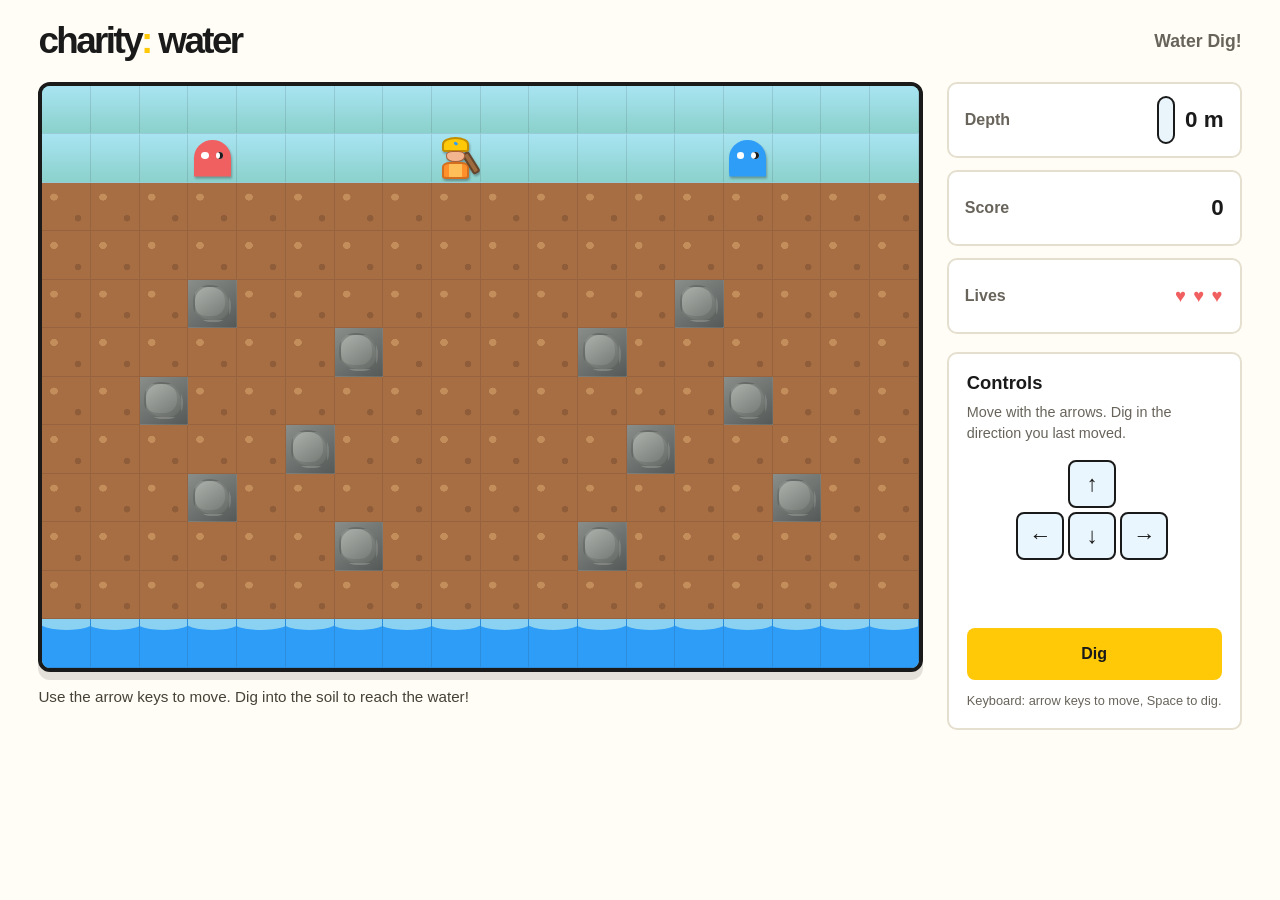
==== game.html @ 523f23e6 "Gameplay is added" ====
<!DOCTYPE html>
<html lang="en">
<head>
    <meta charset="UTF-8">
    <meta name="viewport" content="width=device-width, initial-scale=1.0">
    <meta name="theme-color" content="#fffdf5">
    <title>Water Dig! - charity: water</title>
    <link rel="stylesheet" href="styles.css">
    <link rel="stylesheet" href="game.css">
</head>
<body class="game-page">
    <header class="site-header game-header">
        <a class="wordmark" href="index.html">charity<span>:</span> water</a>
        <span class="game-title">Water Dig!</span>
    </header>

    <main class="game-layout">
        <section class="play-area" aria-labelledby="game-heading">
            <h1 id="game-heading" class="visually-hidden">Dig for water</h1>
            <div class="game-stage">
                <div id="game-board" class="game-board" role="grid" aria-label="Underground digging game board"></div>
                <div id="game-overlay" class="game-overlay" hidden>
                    <h2 id="end-title"></h2>
                    <p id="end-message"></p>
                    <a class="overlay-button" href="game.html">Play again</a>
                    <a class="overlay-link" href="index.html">Back to home</a>
                </div>
            </div>
            <p id="game-message" class="game-message" role="status" aria-live="polite">
                Use the arrow keys to move. Dig into the soil to reach the water!
            </p>
        </section>

        <aside class="game-sidebar" aria-label="Game status and controls">
            <section class="stats-panel" aria-label="Game stats">
                <div class="stat-card">
                    <span class="stat-label">Depth</span>
                    <div class="depth-reading">
                        <div class="depth-gauge" role="meter" aria-label="Depth" aria-valuemin="0" aria-valuemax="50" aria-valuenow="0">
                            <div id="depth-fill" class="depth-fill"></div>
                        </div>
                        <span id="depth-value" class="stat-value">0 m</span>
                    </div>
                </div>
                <div class="stat-card">
                    <span class="stat-label">Score</span>
                    <span id="score-value" class="stat-value">0</span>
                </div>
                <div class="stat-card">
                    <span class="stat-label">Lives</span>
                    <span id="lives-value" class="stat-value lives-value">♥ ♥ ♥</span>
                </div>
            </section>

            <section class="controls-panel" aria-labelledby="controls-heading">
                <h2 id="controls-heading">Controls</h2>
                <p>Move with the arrows. Dig in the direction you last moved.</p>
                <div class="direction-pad" aria-label="Movement controls">
                    <button class="control-button up-control" type="button" data-direction="up" aria-label="Move up">&uarr;</button>
                    <button class="control-button left-control" type="button" data-direction="left" aria-label="Move left">&larr;</button>
                    <button class="control-button down-control" type="button" data-direction="down" aria-label="Move down">&darr;</button>
                    <button class="control-button right-control" type="button" data-direction="right" aria-label="Move right">&rarr;</button>
                </div>
                <button id="dig-button" class="dig-button" type="button">Dig</button>
                <p class="keyboard-hint">Keyboard: arrow keys to move, Space to dig.</p>
            </section>
        </aside>
    </main>

    <script src="game.js"></script>
</body>
</html>
---- styles.css ----
:root {
    color-scheme: light;
    font-family: Arial, Helvetica, sans-serif;
    color: #1a1a1a;
    background: #fffdf5;
    font-synthesis: none;
}

* {
    box-sizing: border-box;
}

body {
    min-height: 100vh;
    margin: 0;
    padding: 0 5%;
}

.site-header {
    padding: 30px 0;
}

.wordmark {
    margin: 0;
    font-size: clamp(1.7rem, 3vw, 2.3rem);
    font-weight: 800;
    letter-spacing: -0.07em;
}

.wordmark span {
    color: #ffc907;
}

.home-screen {
    display: grid;
    grid-template-columns: minmax(0, 1.8fr) minmax(260px, 0.72fr);
    align-items: center;
    gap: clamp(24px, 4vw, 64px);
    max-width: 1400px;
    min-height: calc(100vh - 110px);
    margin: 0 auto;
    padding: 0 0 56px;
}

.image-space {
    min-height: 380px;
}

.title-image {
    display: block;
    width: 100%;
    height: auto;
    object-fit: contain;
}

.menu {
    display: flex;
    flex-direction: column;
    gap: 14px;
}

.menu-button {
    display: flex;
    min-height: 58px;
    align-items: center;
    justify-content: center;
    gap: 14px;
    border: 0;
    border-radius: 8px;
    color: #1a1a1a;
    font: inherit;
    font-size: 1.05rem;
    font-weight: 700;
    text-decoration: none;
}

.start-button {
    justify-content: space-between;
    padding: 0 22px;
    background: #ffc907;
    cursor: pointer;
}

.start-button:hover {
    background: #f2bd00;
}

.arrow {
    font-size: 1.6rem;
    line-height: 1;
}

.leaderboard-button {
    position: relative;
    padding: 0 18px;
    background: #f1eee4;
    color: #68645b;
    cursor: not-allowed;
}

.coming-soon {
    font-size: 0.75rem;
    font-weight: 600;
}

.secondary-actions {
    display: grid;
    grid-template-columns: 1fr 1fr;
    gap: 14px;
    margin-top: 8px;
}

.secondary-button {
    padding: 0 12px;
    background: #2e9df7;
    color: #fff;
    cursor: pointer;
}

.secondary-button:hover {
    background: #1689e5;
}

.menu-button:focus-visible {
    outline: 3px solid #1a1a1a;
    outline-offset: 3px;
}

@media (max-width: 700px) {
    body {
        padding: 0 6%;
    }

    .site-header {
        padding: 24px 0 12px;
    }

    .home-screen {
        grid-template-columns: 1fr;
        gap: 18px;
        min-height: auto;
        padding: 0 0 40px;
    }

    .image-space {
        min-height: min(48vh, 420px);
    }
}
---- game.css ----
.game-page {
    padding: 0 3%;
}

.game-header {
    display: flex;
    max-width: 1600px;
    align-items: center;
    justify-content: space-between;
    margin: 0 auto;
    padding: 20px 0;
}

.game-header .wordmark {
    color: inherit;
    text-decoration: none;
}

.game-title {
    color: #68645b;
    font-size: 1.1rem;
    font-weight: 700;
}

.visually-hidden {
    position: absolute;
    width: 1px;
    height: 1px;
    overflow: hidden;
    clip: rect(0, 0, 0, 0);
    white-space: nowrap;
    clip-path: inset(50%);
}

.game-layout {
    display: grid;
    grid-template-columns: minmax(0, 3fr) minmax(250px, 1fr);
    align-items: start;
    gap: 24px;
    max-width: 1600px;
    margin: 0 auto;
    padding-bottom: 32px;
}

.play-area {
    min-width: 0;
}

.game-stage {
    position: relative;
    overflow: hidden;
    width: 100%;
    aspect-ratio: 3 / 2;
    border: 4px solid #1a1a1a;
    border-radius: 12px;
    background: #8bd1cb;
    box-shadow: 0 8px 0 rgb(26 26 26 / 12%);
}

.game-board {
    display: grid;
    width: 100%;
    height: 100%;
    grid-template-columns: repeat(18, minmax(0, 1fr));
    grid-template-rows: repeat(12, minmax(0, 1fr));
}

.tile {
    position: relative;
    display: flex;
    min-width: 0;
    min-height: 0;
    align-items: center;
    justify-content: center;
    overflow: hidden;
    border-right: 1px solid rgb(26 26 26 / 12%);
    border-bottom: 1px solid rgb(26 26 26 / 12%);
}

.tile-air {
    background: linear-gradient(#a8e4f2, #8bd1cb);
}

.tile-soil {
    background-color: #a76d43;
    background-image:
        radial-gradient(ellipse at 25% 30%, rgb(255 211 142 / 32%) 0 7%, transparent 8%),
        radial-gradient(ellipse at 75% 75%, rgb(70 43 27 / 25%) 0 6%, transparent 7%);
}

.tile-rock {
    background: linear-gradient(145deg, #8a8e8a, #555a59);
}

.tile-rock::before {
    width: 72%;
    height: 70%;
    border: 2px solid rgb(26 26 26 / 22%);
    border-radius: 42% 55% 38% 48%;
    background: linear-gradient(145deg, #adb1ac, #6f7470);
    box-shadow: inset -4px -4px 0 rgb(26 26 26 / 12%);
    content: "";
}

.tile-water {
    background: #2e9df7;
}

.tile-water::before {
    position: absolute;
    top: -14%;
    left: -10%;
    width: 120%;
    height: 36%;
    border-radius: 50%;
    background: #8bd1f1;
    content: "";
}

.miner-avatar {
    position: relative;
    z-index: 2;
    display: flex;
    width: 88%;
    height: 96%;
    flex-direction: column;
    align-items: center;
    justify-content: center;
    filter: drop-shadow(1px 2px 1px rgb(26 26 26 / 35%));
}

.miner-helmet {
    position: relative;
    z-index: 1;
    width: 65%;
    height: 32%;
    border: 2px solid #c28e00;
    border-radius: 50% 50% 18% 18%;
    background: #ffc907;
}

.miner-helmet::after {
    position: absolute;
    top: 24%;
    left: 43%;
    width: 16%;
    height: 25%;
    transform: rotate(45deg);
    border-radius: 60% 40% 60% 40%;
    background: #2e9df7;
    content: "";
}

.miner-face {
    z-index: 1;
    width: 45%;
    height: 25%;
    margin-top: -3%;
    border: 1px solid #a96039;
    border-radius: 35% 35% 48% 48%;
    background: #f2b58f;
}

.miner-body {
    width: 64%;
    height: 38%;
    margin-top: -1%;
    border: 2px solid #d46f20;
    border-radius: 28% 28% 16% 16%;
    background: linear-gradient(90deg, #ff902a 0 22%, #ffc05a 22% 78%, #ff902a 78%);
}

.miner-avatar::after {
    position: absolute;
    right: 5%;
    bottom: 14%;
    width: 9%;
    height: 43%;
    transform: rotate(-32deg);
    border: 2px solid #65452c;
    border-radius: 3px;
    background: #9d6b3d;
    content: "";
}

.ghost {
    position: relative;
    z-index: 2;
    width: 78%;
    height: 76%;
    border-radius: 50% 50% 12% 12%;
    animation: ghost-float 700ms ease-in-out infinite alternate;
    filter: drop-shadow(1px 2px 1px rgb(26 26 26 / 32%));
}

.ghost::after {
    position: absolute;
    right: 0;
    bottom: -1%;
    left: 0;
    height: 20%;
    background: inherit;
    clip-path: polygon(0 0, 25% 55%, 50% 0, 75% 55%, 100% 0, 100% 100%, 0 100%);
    content: "";
}

.ghost-pink {
    background: #f16061;
}

.ghost-blue {
    background: #2e9df7;
}

.ghost-eyes {
    position: absolute;
    top: 34%;
    left: 20%;
    display: flex;
    width: 60%;
    height: 24%;
    justify-content: space-between;
}

.ghost-eyes::before,
.ghost-eyes::after {
    width: 34%;
    height: 80%;
    border-radius: 50%;
    background: #fff;
    content: "";
}

.ghost-eyes::after {
    box-shadow: inset -3px 0 #1a1a1a;
}

.game-message {
    min-height: 1.5em;
    margin: 16px 0 0;
    color: #464238;
    font-size: 0.95rem;
}

.game-sidebar {
    display: flex;
    flex-direction: column;
    gap: 18px;
}

.stats-panel {
    display: grid;
    gap: 12px;
}

.stat-card,
.controls-panel {
    border: 2px solid #e5dfcf;
    border-radius: 10px;
    background: #fff;
}

.stat-card {
    display: flex;
    min-height: 76px;
    align-items: center;
    justify-content: space-between;
    padding: 12px 16px;
}

.stat-label {
    color: #68645b;
    font-weight: 700;
}

.stat-value {
    font-size: 1.4rem;
    font-weight: 800;
}

.lives-value {
    color: #f16061;
    font-size: 1.15rem;
    letter-spacing: 0.06em;
}

.depth-reading {
    display: flex;
    align-items: center;
    gap: 10px;
}

.depth-gauge {
    display: flex;
    width: 18px;
    height: 48px;
    align-items: flex-end;
    overflow: hidden;
    border: 2px solid #1a1a1a;
    border-radius: 9px;
    background: #e9f5fb;
}

.depth-fill {
    width: 100%;
    height: 0;
    background: #2e9df7;
    transition: height 180ms ease-out;
}

.controls-panel {
    padding: 18px;
}

.controls-panel h2 {
    margin: 0 0 8px;
    font-size: 1.15rem;
}

.controls-panel p {
    margin: 0;
    color: #68645b;
    font-size: 0.9rem;
    line-height: 1.45;
}

.direction-pad {
    display: grid;
    width: 156px;
    grid-template: repeat(3, 48px) / repeat(3, 48px);
    gap: 4px;
    margin: 16px auto;
}

.control-button {
    border: 2px solid #1a1a1a;
    border-radius: 8px;
    background: #eaf6fd;
    color: #1a1a1a;
    cursor: pointer;
    font: inherit;
    font-size: 1.4rem;
    font-weight: 800;
    touch-action: manipulation;
}

.control-button:hover {
    background: #d3edfc;
}

.up-control {
    grid-area: 1 / 2;
}

.left-control {
    grid-area: 2 / 1;
}

.down-control {
    grid-area: 2 / 2;
}

.right-control {
    grid-area: 2 / 3;
}

.dig-button,
.overlay-button {
    display: flex;
    min-height: 52px;
    align-items: center;
    justify-content: center;
    border: 0;
    border-radius: 8px;
    background: #ffc907;
    color: #1a1a1a;
    cursor: pointer;
    font: inherit;
    font-weight: 800;
    text-decoration: none;
}

.dig-button {
    width: 100%;
}

.dig-button:hover,
.overlay-button:hover {
    background: #f2bd00;
}

.controls-panel .keyboard-hint {
    margin-top: 12px;
    font-size: 0.8rem;
}

.game-overlay {
    position: absolute;
    z-index: 5;
    inset: 0;
    display: flex;
    flex-direction: column;
    align-items: center;
    justify-content: center;
    gap: 12px;
    padding: 24px;
    background: rgb(255 253 245 / 94%);
    text-align: center;
}

.game-overlay[hidden] {
    display: none;
}

.game-overlay h2 {
    margin: 0;
    font-size: clamp(1.5rem, 3vw, 2.5rem);
}

.game-overlay p {
    margin: 0 0 8px;
}

.overlay-button {
    width: min(100%, 220px);
    padding: 0 18px;
}

.overlay-link {
    color: #1a1a1a;
    font-weight: 700;
}

.game-page :is(a, button):focus-visible {
    outline: 3px solid #1a1a1a;
    outline-offset: 3px;
}

@keyframes ghost-float {
    from {
        transform: translateY(1px);
    }

    to {
        transform: translateY(-2px);
    }
}

@media (max-width: 850px) {
    .game-layout {
        grid-template-columns: minmax(0, 1fr);
        gap: 16px;
    }

    .game-sidebar {
        display: grid;
        grid-template-columns: 1fr 1fr;
        align-items: start;
    }
}

@media (max-width: 560px) {
    .game-page {
        padding: 0 4%;
    }

    .game-header {
        padding: 16px 0;
    }

    .game-title {
        font-size: 0.95rem;
    }

    .game-sidebar {
        grid-template-columns: 1fr;
    }

    .stats-panel {
        grid-template-columns: 1fr 1fr;
    }

    .stats-panel .stat-card:first-child {
        grid-column: 1 / -1;
    }
}
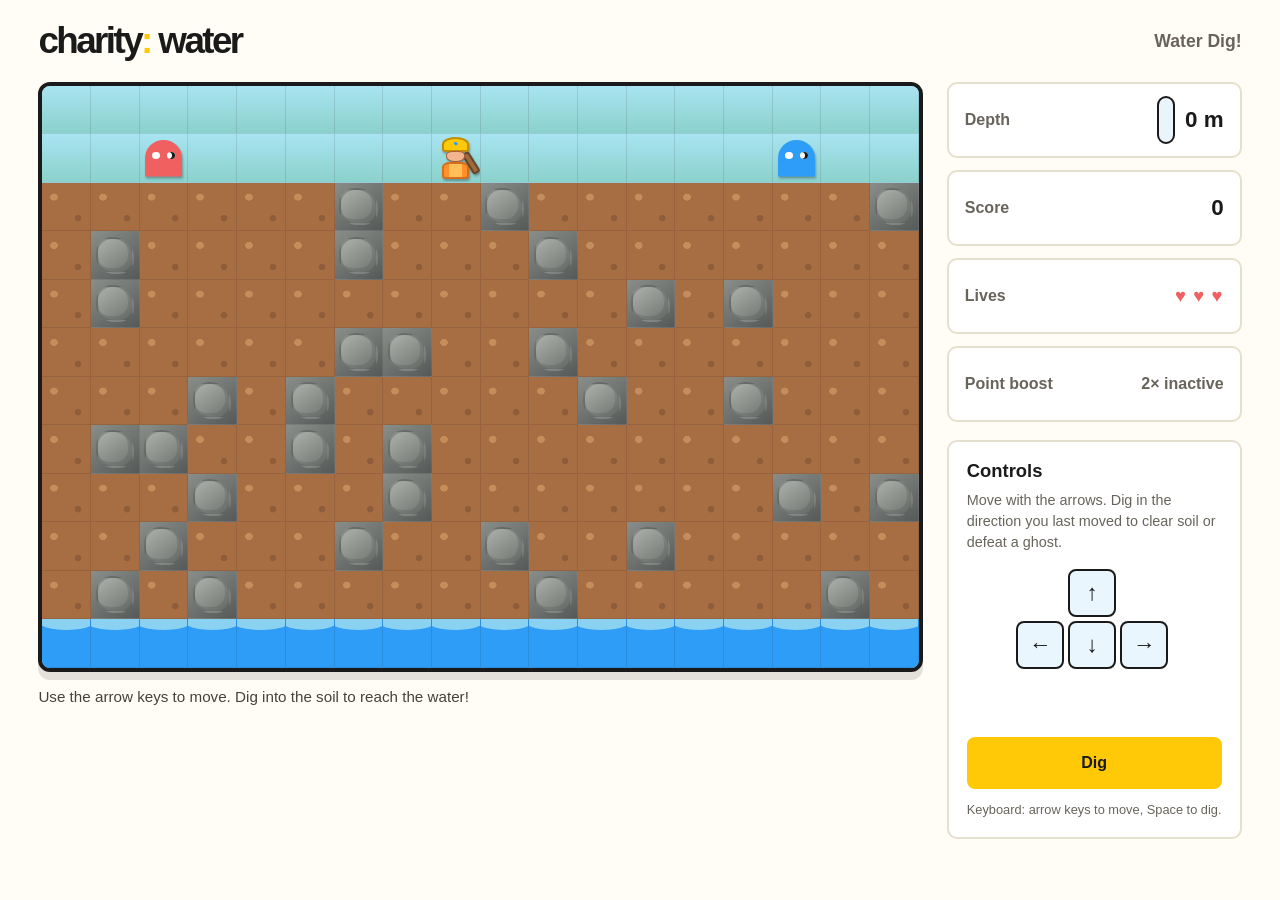
==== commit ff92365b: "Pet peeves fixed and link added." ====
--- a/game.html
+++ b/game.html
@@ -50,11 +50,15 @@
                     <span class="stat-label">Lives</span>
                     <span id="lives-value" class="stat-value lives-value">♥ ♥ ♥</span>
                 </div>
+                <div class="stat-card points-boost-card">
+                    <span class="stat-label">Point boost</span>
+                    <span id="points-boost-value" class="stat-value points-boost-value">2× inactive</span>
+                </div>
             </section>
 
             <section class="controls-panel" aria-labelledby="controls-heading">
                 <h2 id="controls-heading">Controls</h2>
-                <p>Move with the arrows. Dig in the direction you last moved.</p>
+                <p>Move with the arrows. Dig in the direction you last moved to clear soil or defeat a ghost.</p>
                 <div class="direction-pad" aria-label="Movement controls">
                     <button class="control-button up-control" type="button" data-direction="up" aria-label="Move up">&uarr;</button>
                     <button class="control-button left-control" type="button" data-direction="left" aria-label="Move left">&larr;</button>
--- a/game.css
+++ b/game.css
@@ -282,6 +282,15 @@
     color: #f16061;
     font-size: 1.15rem;
     letter-spacing: 0.06em;
+}
+
+.points-boost-value {
+    color: #68645b;
+    font-size: 1rem;
+}
+
+.points-boost-value.is-active {
+    color: #159a48;
 }
 
 .depth-reading {
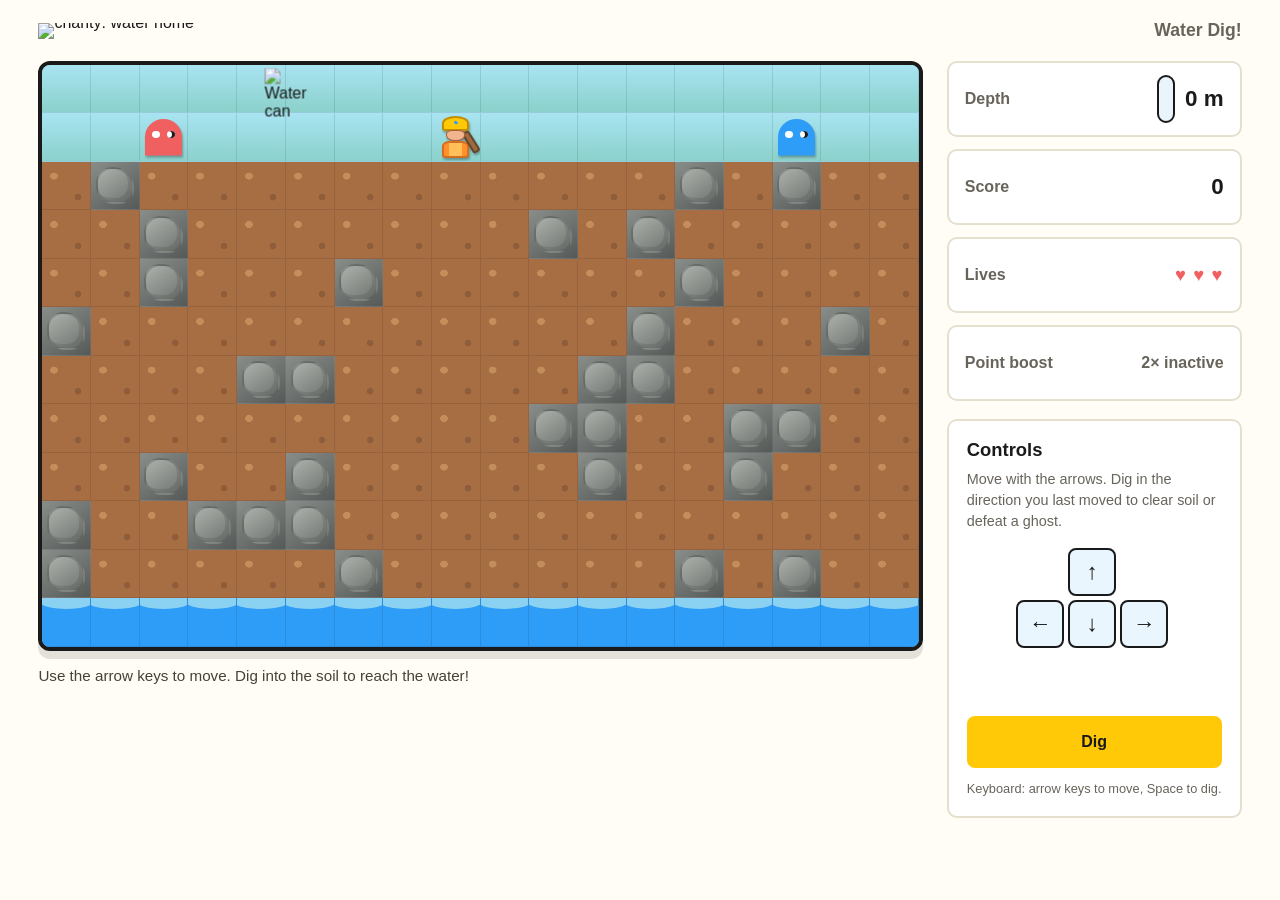
==== commit b4e5a012: "Depth change and more" ====
--- a/game.html
+++ b/game.html
@@ -10,7 +10,9 @@
 </head>
 <body class="game-page">
     <header class="site-header game-header">
-        <a class="wordmark" href="index.html">charity<span>:</span> water</a>
+        <a class="wordmark" href="index.html">
+            <img src="img/cw_logo.png" alt="charity: water home">
+        </a>
         <span class="game-title">Water Dig!</span>
     </header>
 
@@ -19,6 +21,10 @@
             <h1 id="game-heading" class="visually-hidden">Dig for water</h1>
             <div class="game-stage">
                 <div id="game-board" class="game-board" role="grid" aria-label="Underground digging game board"></div>
+                <img id="moving-water-can" class="moving-water-can" src="img/water-can.png" alt="Water can">
+                <p id="donation-notice" class="donation-notice" role="status" aria-live="polite" hidden>
+                    Donation received! +1,000 points
+                </p>
                 <div id="game-overlay" class="game-overlay" hidden>
                     <h2 id="end-title"></h2>
                     <p id="end-message"></p>
@@ -36,7 +42,7 @@
                 <div class="stat-card">
                     <span class="stat-label">Depth</span>
                     <div class="depth-reading">
-                        <div class="depth-gauge" role="meter" aria-label="Depth" aria-valuemin="0" aria-valuemax="50" aria-valuenow="0">
+                        <div class="depth-gauge" role="meter" aria-label="Depth" aria-valuemin="0" aria-valuemax="305" aria-valuenow="0">
                             <div id="depth-fill" class="depth-fill"></div>
                         </div>
                         <span id="depth-value" class="stat-value">0 m</span>
--- a/styles.css
+++ b/styles.css
@@ -22,13 +22,22 @@
 
 .wordmark {
     margin: 0;
-    font-size: clamp(1.7rem, 3vw, 2.3rem);
-    font-weight: 800;
-    letter-spacing: -0.07em;
+    line-height: 0;
 }
 
-.wordmark span {
-    color: #ffc907;
+.wordmark img {
+    display: block;
+    width: clamp(130px, 16vw, 190px);
+    height: auto;
+}
+
+.donate-button img {
+    display: block;
+    width: min(56%, 116px);
+    height: auto;
+    padding: 2px 4px;
+    border-radius: 3px;
+    background: #fff;
 }
 
 .home-screen {
--- a/game.css
+++ b/game.css
@@ -14,6 +14,11 @@
 .game-header .wordmark {
     color: inherit;
     text-decoration: none;
+}
+
+.game-header .wordmark img,
+.success-header .wordmark img {
+    width: clamp(115px, 13vw, 160px);
 }
 
 .game-title {
@@ -55,6 +60,40 @@
     border-radius: 12px;
     background: #8bd1cb;
     box-shadow: 0 8px 0 rgb(26 26 26 / 12%);
+}
+
+.moving-water-can {
+    position: absolute;
+    z-index: 3;
+    top: 0;
+    left: 0;
+    width: clamp(26px, 4vw, 42px);
+    height: auto;
+    pointer-events: none;
+    user-select: none;
+    will-change: transform;
+}
+
+.donation-notice {
+    position: absolute;
+    z-index: 4;
+    top: 12px;
+    left: 50%;
+    transform: translateX(-50%);
+    margin: 0;
+    padding: 10px 16px;
+    border: 2px solid #159a48;
+    border-radius: 8px;
+    background: #fffdf5;
+    color: #126f37;
+    font-weight: 800;
+    text-align: center;
+    box-shadow: 0 3px 8px rgb(26 26 26 / 20%);
+    white-space: nowrap;
+}
+
+.donation-notice[hidden] {
+    display: none;
 }
 
 .game-board {
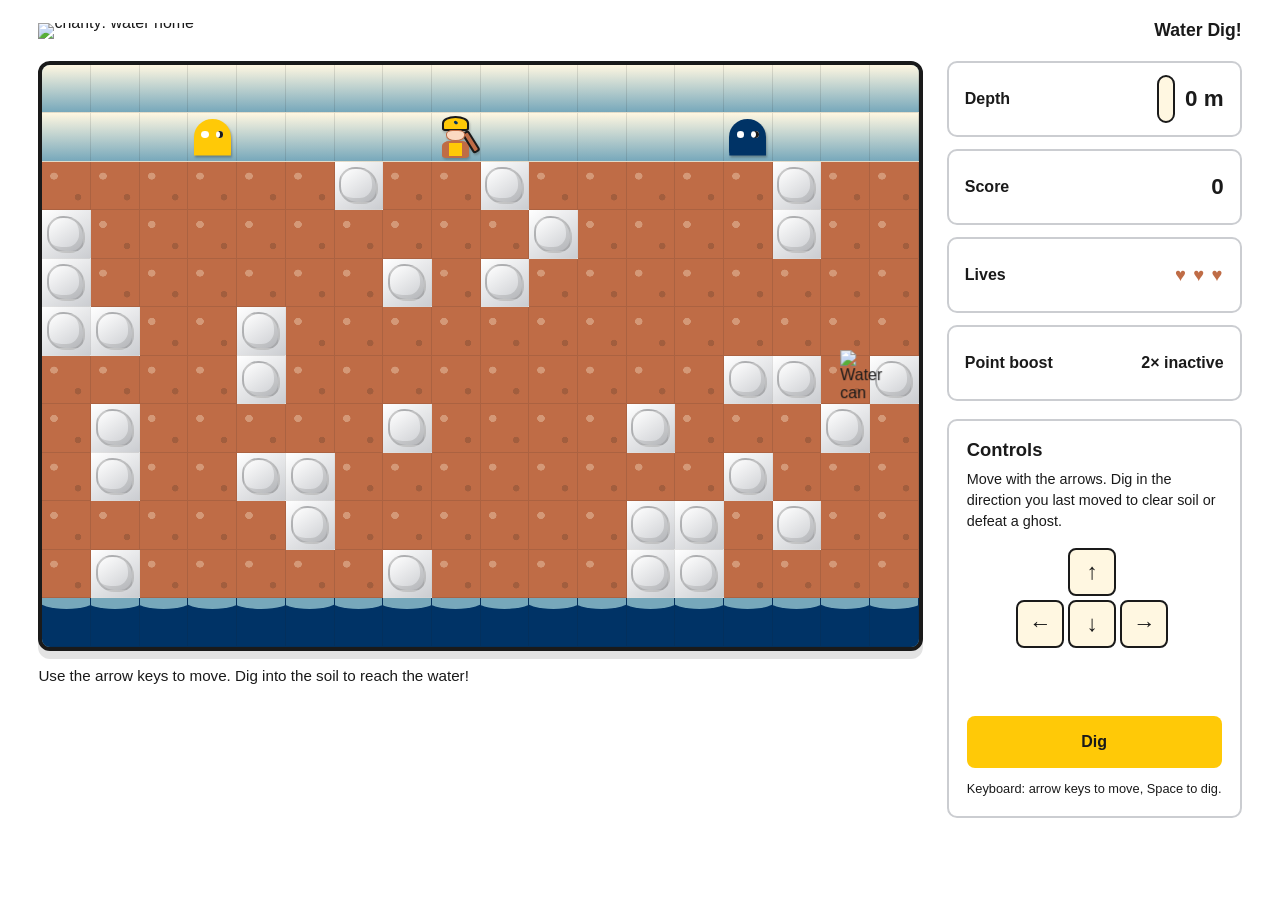
==== commit 77044df1: "Fixes" ====
--- a/game.html
+++ b/game.html
@@ -3,7 +3,7 @@
 <head>
     <meta charset="UTF-8">
     <meta name="viewport" content="width=device-width, initial-scale=1.0">
-    <meta name="theme-color" content="#fffdf5">
+    <meta name="theme-color" content="#ffffff">
     <title>Water Dig! - charity: water</title>
     <link rel="stylesheet" href="styles.css">
     <link rel="stylesheet" href="game.css">
--- a/styles.css
+++ b/styles.css
@@ -1,8 +1,15 @@
 :root {
+    --cw-yellow: #ffc907;
+    --cw-navy: #003366;
+    --cw-light-blue: #77a8bb;
+    --cw-cream: #fff7e1;
+    --cw-charcoal: #1a1a1a;
+    --cw-rust: #bf6c46;
+    --cw-gray: #cbcdd1;
     color-scheme: light;
     font-family: Arial, Helvetica, sans-serif;
-    color: #1a1a1a;
-    background: #fffdf5;
+    color: var(--cw-charcoal);
+    background: #fff;
     font-synthesis: none;
 }
 
@@ -76,7 +83,7 @@
     gap: 14px;
     border: 0;
     border-radius: 8px;
-    color: #1a1a1a;
+    color: var(--cw-charcoal);
     font: inherit;
     font-size: 1.05rem;
     font-weight: 700;
@@ -86,12 +93,13 @@
 .start-button {
     justify-content: space-between;
     padding: 0 22px;
-    background: #ffc907;
+    background: var(--cw-yellow);
     cursor: pointer;
 }
 
 .start-button:hover {
-    background: #f2bd00;
+    background: var(--cw-navy);
+    color: #fff;
 }
 
 .arrow {
@@ -102,8 +110,8 @@
 .leaderboard-button {
     position: relative;
     padding: 0 18px;
-    background: #f1eee4;
-    color: #68645b;
+    background: var(--cw-gray);
+    color: var(--cw-charcoal);
     cursor: not-allowed;
 }
 
@@ -121,17 +129,18 @@
 
 .secondary-button {
     padding: 0 12px;
-    background: #2e9df7;
+    background: var(--cw-navy);
     color: #fff;
     cursor: pointer;
 }
 
 .secondary-button:hover {
-    background: #1689e5;
+    background: var(--cw-light-blue);
+    color: var(--cw-charcoal);
 }
 
 .menu-button:focus-visible {
-    outline: 3px solid #1a1a1a;
+    outline: 3px solid var(--cw-navy);
     outline-offset: 3px;
 }
 
--- a/game.css
+++ b/game.css
@@ -22,7 +22,7 @@
 }
 
 .game-title {
-    color: #68645b;
+    color: var(--cw-charcoal);
     font-size: 1.1rem;
     font-weight: 700;
 }
@@ -56,9 +56,9 @@
     overflow: hidden;
     width: 100%;
     aspect-ratio: 3 / 2;
-    border: 4px solid #1a1a1a;
+    border: 4px solid var(--cw-charcoal);
     border-radius: 12px;
-    background: #8bd1cb;
+    background: var(--cw-light-blue);
     box-shadow: 0 8px 0 rgb(26 26 26 / 12%);
 }
 
@@ -82,10 +82,10 @@
     transform: translateX(-50%);
     margin: 0;
     padding: 10px 16px;
-    border: 2px solid #159a48;
+    border: 2px solid var(--cw-navy);
     border-radius: 8px;
-    background: #fffdf5;
-    color: #126f37;
+    background: var(--cw-cream);
+    color: var(--cw-navy);
     font-weight: 800;
     text-align: center;
     box-shadow: 0 3px 8px rgb(26 26 26 / 20%);
@@ -117,18 +117,18 @@
 }
 
 .tile-air {
-    background: linear-gradient(#a8e4f2, #8bd1cb);
+    background: linear-gradient(#fff7e1, #77a8bb);
 }
 
 .tile-soil {
-    background-color: #a76d43;
+    background-color: var(--cw-rust);
     background-image:
-        radial-gradient(ellipse at 25% 30%, rgb(255 211 142 / 32%) 0 7%, transparent 8%),
-        radial-gradient(ellipse at 75% 75%, rgb(70 43 27 / 25%) 0 6%, transparent 7%);
+        radial-gradient(ellipse at 25% 30%, rgb(255 247 225 / 32%) 0 7%, transparent 8%),
+        radial-gradient(ellipse at 75% 75%, rgb(26 26 26 / 18%) 0 6%, transparent 7%);
 }
 
 .tile-rock {
-    background: linear-gradient(145deg, #8a8e8a, #555a59);
+    background: linear-gradient(145deg, #fff, #cbcdd1);
 }
 
 .tile-rock::before {
@@ -136,13 +136,13 @@
     height: 70%;
     border: 2px solid rgb(26 26 26 / 22%);
     border-radius: 42% 55% 38% 48%;
-    background: linear-gradient(145deg, #adb1ac, #6f7470);
+    background: linear-gradient(145deg, #fff, #cbcdd1);
     box-shadow: inset -4px -4px 0 rgb(26 26 26 / 12%);
     content: "";
 }
 
 .tile-water {
-    background: #2e9df7;
+    background: var(--cw-navy);
 }
 
 .tile-water::before {
@@ -152,7 +152,7 @@
     width: 120%;
     height: 36%;
     border-radius: 50%;
-    background: #8bd1f1;
+    background: var(--cw-light-blue);
     content: "";
 }
 
@@ -165,7 +165,7 @@
     flex-direction: column;
     align-items: center;
     justify-content: center;
-    filter: drop-shadow(1px 2px 1px rgb(26 26 26 / 35%));
+    filter: drop-shadow(1px 2px 1px rgb(26 26 26 / 25%));
 }
 
 .miner-helmet {
@@ -173,9 +173,9 @@
     z-index: 1;
     width: 65%;
     height: 32%;
-    border: 2px solid #c28e00;
+    border: 2px solid var(--cw-charcoal);
     border-radius: 50% 50% 18% 18%;
-    background: #ffc907;
+    background: var(--cw-yellow);
 }
 
 .miner-helmet::after {
@@ -186,7 +186,7 @@
     height: 25%;
     transform: rotate(45deg);
     border-radius: 60% 40% 60% 40%;
-    background: #2e9df7;
+    background: var(--cw-navy);
     content: "";
 }
 
@@ -195,18 +195,18 @@
     width: 45%;
     height: 25%;
     margin-top: -3%;
-    border: 1px solid #a96039;
+    border: 1px solid var(--cw-rust);
     border-radius: 35% 35% 48% 48%;
-    background: #f2b58f;
+    background: #fbd8c1;
 }
 
 .miner-body {
     width: 64%;
     height: 38%;
     margin-top: -1%;
-    border: 2px solid #d46f20;
+    border: 2px solid var(--cw-rust);
     border-radius: 28% 28% 16% 16%;
-    background: linear-gradient(90deg, #ff902a 0 22%, #ffc05a 22% 78%, #ff902a 78%);
+    background: linear-gradient(90deg, var(--cw-rust) 0 22%, var(--cw-yellow) 22% 78%, var(--cw-rust) 78%);
 }
 
 .miner-avatar::after {
@@ -216,9 +216,9 @@
     width: 9%;
     height: 43%;
     transform: rotate(-32deg);
-    border: 2px solid #65452c;
+    border: 2px solid var(--cw-charcoal);
     border-radius: 3px;
-    background: #9d6b3d;
+    background: var(--cw-rust);
     content: "";
 }
 
@@ -243,12 +243,12 @@
     content: "";
 }
 
-.ghost-pink {
-    background: #f16061;
+.ghost-yellow {
+    background: var(--cw-yellow);
 }
 
 .ghost-blue {
-    background: #2e9df7;
+    background: var(--cw-navy);
 }
 
 .ghost-eyes {
@@ -277,7 +277,7 @@
 .game-message {
     min-height: 1.5em;
     margin: 16px 0 0;
-    color: #464238;
+    color: var(--cw-charcoal);
     font-size: 0.95rem;
 }
 
@@ -294,7 +294,7 @@
 
 .stat-card,
 .controls-panel {
-    border: 2px solid #e5dfcf;
+    border: 2px solid var(--cw-gray);
     border-radius: 10px;
     background: #fff;
 }
@@ -308,7 +308,7 @@
 }
 
 .stat-label {
-    color: #68645b;
+    color: var(--cw-charcoal);
     font-weight: 700;
 }
 
@@ -318,18 +318,18 @@
 }
 
 .lives-value {
-    color: #f16061;
+    color: var(--cw-rust);
     font-size: 1.15rem;
     letter-spacing: 0.06em;
 }
 
 .points-boost-value {
-    color: #68645b;
+    color: var(--cw-charcoal);
     font-size: 1rem;
 }
 
 .points-boost-value.is-active {
-    color: #159a48;
+    color: var(--cw-navy);
 }
 
 .depth-reading {
@@ -344,15 +344,15 @@
     height: 48px;
     align-items: flex-end;
     overflow: hidden;
-    border: 2px solid #1a1a1a;
+    border: 2px solid var(--cw-charcoal);
     border-radius: 9px;
-    background: #e9f5fb;
+    background: var(--cw-cream);
 }
 
 .depth-fill {
     width: 100%;
     height: 0;
-    background: #2e9df7;
+    background: var(--cw-navy);
     transition: height 180ms ease-out;
 }
 
@@ -367,7 +367,7 @@
 
 .controls-panel p {
     margin: 0;
-    color: #68645b;
+    color: var(--cw-charcoal);
     font-size: 0.9rem;
     line-height: 1.45;
 }
@@ -381,10 +381,10 @@
 }
 
 .control-button {
-    border: 2px solid #1a1a1a;
+    border: 2px solid var(--cw-charcoal);
     border-radius: 8px;
-    background: #eaf6fd;
-    color: #1a1a1a;
+    background: var(--cw-cream);
+    color: var(--cw-charcoal);
     cursor: pointer;
     font: inherit;
     font-size: 1.4rem;
@@ -393,7 +393,7 @@
 }
 
 .control-button:hover {
-    background: #d3edfc;
+    background: var(--cw-light-blue);
 }
 
 .up-control {
@@ -420,8 +420,8 @@
     justify-content: center;
     border: 0;
     border-radius: 8px;
-    background: #ffc907;
-    color: #1a1a1a;
+    background: var(--cw-yellow);
+    color: var(--cw-charcoal);
     cursor: pointer;
     font: inherit;
     font-weight: 800;
@@ -434,7 +434,8 @@
 
 .dig-button:hover,
 .overlay-button:hover {
-    background: #f2bd00;
+    background: var(--cw-navy);
+    color: #fff;
 }
 
 .controls-panel .keyboard-hint {
@@ -452,7 +453,7 @@
     justify-content: center;
     gap: 12px;
     padding: 24px;
-    background: rgb(255 253 245 / 94%);
+    background: rgb(255 255 255 / 94%);
     text-align: center;
 }
 
@@ -475,12 +476,12 @@
 }
 
 .overlay-link {
-    color: #1a1a1a;
+    color: var(--cw-navy);
     font-weight: 700;
 }
 
 .game-page :is(a, button):focus-visible {
-    outline: 3px solid #1a1a1a;
+    outline: 3px solid var(--cw-navy);
     outline-offset: 3px;
 }
 
@@ -495,40 +496,303 @@
 }
 
 @media (max-width: 850px) {
+    .game-page {
+        display: flex;
+        height: 100dvh;
+        min-height: 0;
+        flex-direction: column;
+        overflow: hidden;
+    }
+
+    .game-header {
+        flex: 0 0 auto;
+        padding: 8px 0;
+    }
+
+    .game-header .wordmark img {
+        width: 96px;
+    }
+
     .game-layout {
+        min-height: 0;
+        flex: 1 1 auto;
+        grid-template-columns: minmax(0, 1.6fr) minmax(200px, 0.9fr);
+        align-items: center;
+        gap: 12px;
+        padding-bottom: 8px;
+    }
+
+    .game-stage {
+        width: min(100%, 75dvh);
+        aspect-ratio: 3 / 2;
+    }
+
+    .game-message {
+        margin-top: 6px;
+        font-size: 0.8rem;
+    }
+
+    .game-sidebar {
+        gap: 8px;
+    }
+
+    .stats-panel {
+        grid-template-columns: repeat(2, minmax(0, 1fr));
+        gap: 6px;
+    }
+
+    .stat-card {
+        min-height: 48px;
+        gap: 4px;
+        padding: 6px 8px;
+    }
+
+    .stat-label {
+        font-size: 0.8rem;
+    }
+
+    .stat-value {
+        font-size: 1rem;
+    }
+
+    .lives-value,
+    .points-boost-value {
+        font-size: 0.85rem;
+    }
+
+    .depth-gauge {
+        height: 32px;
+    }
+
+    .controls-panel {
+        display: grid;
+        grid-template-columns: minmax(100px, 1fr) minmax(0, 1fr);
+        grid-template-rows: auto 1fr;
+        align-items: center;
+        gap: 6px;
+        padding: 10px;
+    }
+
+    .controls-panel h2 {
+        grid-column: 1 / -1;
+        margin: 0;
+        font-size: 1rem;
+    }
+
+    .controls-panel > p,
+    .controls-panel .keyboard-hint {
+        display: none;
+    }
+
+    .direction-pad {
+        width: 102px;
+        grid-area: 2 / 1;
+        grid-template: repeat(3, 30px) / repeat(3, 30px);
+        gap: 3px;
+        margin: 0 auto;
+    }
+
+    .control-button {
+        font-size: 1.1rem;
+    }
+
+    .dig-button {
+        grid-area: 2 / 2;
+        min-height: 44px;
+        align-self: center;
+    }
+}
+
+@media (max-width: 850px) and (max-height: 600px) {
+    .game-header {
+        padding: 3px 0;
+    }
+
+    .game-header .wordmark img {
+        width: 72px;
+    }
+
+    .game-stage {
+        width: min(100%, 57dvh);
+    }
+
+    .game-sidebar {
+        gap: 5px;
+    }
+
+    .stats-panel {
+        gap: 3px;
+    }
+
+    .stat-card {
+        min-height: 38px;
+        padding: 3px 6px;
+    }
+
+    .controls-panel {
+        gap: 3px;
+        padding: 5px;
+    }
+}
+
+@media (max-width: 560px) {
+    .game-page {
+        display: flex;
+        height: 100dvh;
+        min-height: 0;
+        flex-direction: column;
+        overflow: hidden;
+        padding: 0 4%;
+    }
+
+    .game-header {
+        flex: 0 0 auto;
+        padding: 6px 0;
+    }
+
+    .game-header .wordmark img {
+        width: 78px;
+    }
+
+    .game-title {
+        font-size: 0.95rem;
+    }
+
+    .game-layout {
+        display: grid;
+        min-height: 0;
+        flex: 1 1 auto;
         grid-template-columns: minmax(0, 1fr);
-        gap: 16px;
+        grid-template-rows: auto auto;
+        align-content: start;
+        gap: 6px;
+        padding-bottom: 4px;
+    }
+
+    .play-area {
+        display: grid;
+        min-height: 0;
+        grid-template-rows: auto auto;
+        gap: 3px;
+    }
+
+    .game-stage {
+        width: 100%;
+        height: min(34dvh, 240px);
+        aspect-ratio: auto;
+        justify-self: center;
+    }
+
+    .game-message {
+        min-height: 1.15em;
+        overflow: hidden;
+        margin: 0;
+        font-size: 0.75rem;
+        line-height: 1.15;
+        text-overflow: ellipsis;
+        white-space: nowrap;
     }
 
     .game-sidebar {
         display: grid;
-        grid-template-columns: 1fr 1fr;
-        align-items: start;
-    }
-}
-
-@media (max-width: 560px) {
-    .game-page {
-        padding: 0 4%;
+        grid-template-columns: 1fr;
+        gap: 6px;
+    }
+
+    .stats-panel {
+        grid-template-columns: repeat(2, minmax(0, 1fr));
+        gap: 4px;
+    }
+
+    .stat-card {
+        min-height: 38px;
+        gap: 4px;
+        padding: 4px 7px;
+    }
+
+    .stat-label {
+        font-size: 0.72rem;
+    }
+
+    .stat-value {
+        font-size: 0.95rem;
+    }
+
+    .lives-value,
+    .points-boost-value {
+        font-size: 0.8rem;
+    }
+
+    .depth-reading {
+        gap: 5px;
+    }
+
+    .depth-gauge {
+        width: 12px;
+        height: 27px;
+    }
+
+    .controls-panel {
+        display: grid;
+        grid-template-columns: minmax(112px, 1fr) minmax(0, 1fr);
+        grid-template-rows: auto 1fr;
+        align-items: center;
+        gap: 4px 8px;
+        padding: 6px 8px;
+    }
+
+    .controls-panel h2 {
+        grid-column: 1 / -1;
+        margin: 0;
+        font-size: 0.85rem;
+    }
+
+    .controls-panel > p {
+        display: none;
+    }
+
+    .direction-pad {
+        width: 114px;
+        grid-area: 2 / 1;
+        grid-template: repeat(3, 34px) / repeat(3, 34px);
+        gap: 3px;
+        margin: 0 auto;
+    }
+
+    .control-button {
+        font-size: 1.15rem;
+    }
+
+    .dig-button {
+        grid-area: 2 / 2;
+        min-height: 44px;
+        align-self: center;
+    }
+
+    .controls-panel .keyboard-hint {
+        display: none;
+    }
+}
+
+@media (max-width: 560px) and (max-height: 620px) {
+    .game-stage {
+        height: min(30dvh, 180px);
     }
 
     .game-header {
-        padding: 16px 0;
-    }
-
-    .game-title {
-        font-size: 0.95rem;
-    }
-
-    .game-sidebar {
-        grid-template-columns: 1fr;
-    }
-
-    .stats-panel {
-        grid-template-columns: 1fr 1fr;
-    }
-
-    .stats-panel .stat-card:first-child {
-        grid-column: 1 / -1;
-    }
-}
+        padding: 3px 0;
+    }
+
+    .game-header .wordmark img {
+        width: 66px;
+    }
+
+    .controls-panel {
+        padding: 4px 8px;
+    }
+
+    .direction-pad {
+        grid-template: repeat(3, 30px) / repeat(3, 30px);
+        width: 100px;
+    }
+}
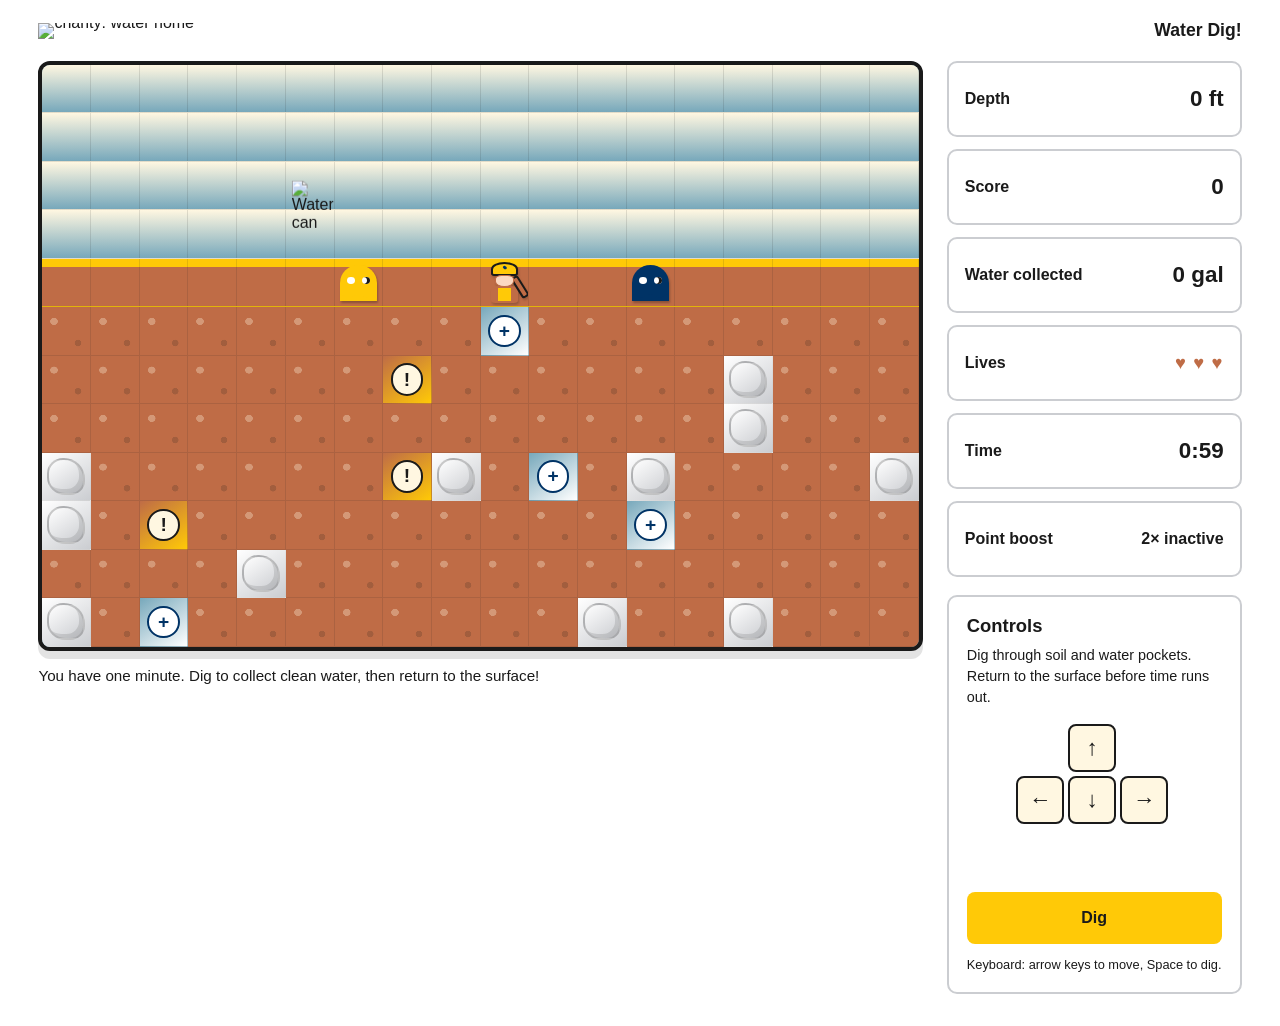
==== commit 6558578f: "New game progress" ====
--- a/game.html
+++ b/game.html
@@ -33,7 +33,7 @@
                 </div>
             </div>
             <p id="game-message" class="game-message" role="status" aria-live="polite">
-                Use the arrow keys to move. Dig into the soil to reach the water!
+                You have one minute. Dig to collect clean water, then return to the surface!
             </p>
         </section>
 
@@ -41,20 +41,23 @@
             <section class="stats-panel" aria-label="Game stats">
                 <div class="stat-card">
                     <span class="stat-label">Depth</span>
-                    <div class="depth-reading">
-                        <div class="depth-gauge" role="meter" aria-label="Depth" aria-valuemin="0" aria-valuemax="305" aria-valuenow="0">
-                            <div id="depth-fill" class="depth-fill"></div>
-                        </div>
-                        <span id="depth-value" class="stat-value">0 m</span>
-                    </div>
+                    <span id="depth-value" class="stat-value">0 ft</span>
                 </div>
                 <div class="stat-card">
                     <span class="stat-label">Score</span>
                     <span id="score-value" class="stat-value">0</span>
                 </div>
                 <div class="stat-card">
+                    <span class="stat-label">Water collected</span>
+                    <span id="gallons-value" class="stat-value">0 gal</span>
+                </div>
+                <div class="stat-card">
                     <span class="stat-label">Lives</span>
                     <span id="lives-value" class="stat-value lives-value">♥ ♥ ♥</span>
+                </div>
+                <div class="stat-card">
+                    <span class="stat-label">Time</span>
+                    <span id="time-value" class="stat-value">1:00</span>
                 </div>
                 <div class="stat-card points-boost-card">
                     <span class="stat-label">Point boost</span>
@@ -64,7 +67,7 @@
 
             <section class="controls-panel" aria-labelledby="controls-heading">
                 <h2 id="controls-heading">Controls</h2>
-                <p>Move with the arrows. Dig in the direction you last moved to clear soil or defeat a ghost.</p>
+                <p>Dig through soil and water pockets. Return to the surface before time runs out.</p>
                 <div class="direction-pad" aria-label="Movement controls">
                     <button class="control-button up-control" type="button" data-direction="up" aria-label="Move up">&uarr;</button>
                     <button class="control-button left-control" type="button" data-direction="left" aria-label="Move left">&larr;</button>
--- a/game.css
+++ b/game.css
@@ -120,6 +120,14 @@
     background: linear-gradient(#fff7e1, #77a8bb);
 }
 
+.tile-sky {
+    background: linear-gradient(#fff7e1, #77a8bb);
+}
+
+.tile-surface {
+    background: linear-gradient(to bottom, var(--cw-yellow) 0 18%, var(--cw-rust) 18%);
+}
+
 .tile-soil {
     background-color: var(--cw-rust);
     background-image:
@@ -141,19 +149,39 @@
     content: "";
 }
 
-.tile-water {
-    background: var(--cw-navy);
-}
-
-.tile-water::before {
+.tile-clean-water {
+    background: linear-gradient(145deg, var(--cw-light-blue), #fff);
+}
+
+.tile-clean-water::before,
+.tile-dirty-water::before {
     position: absolute;
-    top: -14%;
-    left: -10%;
-    width: 120%;
-    height: 36%;
+    display: grid;
+    width: 60%;
+    height: 60%;
+    place-items: center;
+    border: 2px solid var(--cw-navy);
     border-radius: 50%;
-    background: var(--cw-light-blue);
+    color: var(--cw-navy);
+    font-size: clamp(0.65rem, 1.5vw, 1.2rem);
+    font-weight: 900;
     content: "";
+}
+
+.tile-clean-water::before {
+    background: #fff;
+    content: "+";
+}
+
+.tile-dirty-water {
+    background: linear-gradient(145deg, var(--cw-rust), var(--cw-yellow));
+}
+
+.tile-dirty-water::before {
+    border-color: var(--cw-charcoal);
+    background: var(--cw-cream);
+    color: var(--cw-charcoal);
+    content: "!";
 }
 
 .miner-avatar {
@@ -332,28 +360,8 @@
     color: var(--cw-navy);
 }
 
-.depth-reading {
-    display: flex;
-    align-items: center;
-    gap: 10px;
-}
-
-.depth-gauge {
-    display: flex;
-    width: 18px;
-    height: 48px;
-    align-items: flex-end;
-    overflow: hidden;
-    border: 2px solid var(--cw-charcoal);
-    border-radius: 9px;
-    background: var(--cw-cream);
-}
-
-.depth-fill {
-    width: 100%;
-    height: 0;
-    background: var(--cw-navy);
-    transition: height 180ms ease-out;
+.time-running-low {
+    color: var(--cw-rust);
 }
 
 .controls-panel {
@@ -560,10 +568,6 @@
         font-size: 0.85rem;
     }
 
-    .depth-gauge {
-        height: 32px;
-    }
-
     .controls-panel {
         display: grid;
         grid-template-columns: minmax(100px, 1fr) minmax(0, 1fr);
@@ -618,6 +622,19 @@
 
     .game-sidebar {
         gap: 5px;
+    }
+
+    .stat-card {
+        min-height: 38px;
+        padding: 4px 6px;
+    }
+
+    .stat-label {
+        font-size: 0.7rem;
+    }
+
+    .stat-value {
+        font-size: 0.85rem;
     }
 
     .stats-panel {
@@ -723,15 +740,6 @@
         font-size: 0.8rem;
     }
 
-    .depth-reading {
-        gap: 5px;
-    }
-
-    .depth-gauge {
-        width: 12px;
-        height: 27px;
-    }
-
     .controls-panel {
         display: grid;
         grid-template-columns: minmax(112px, 1fr) minmax(0, 1fr);
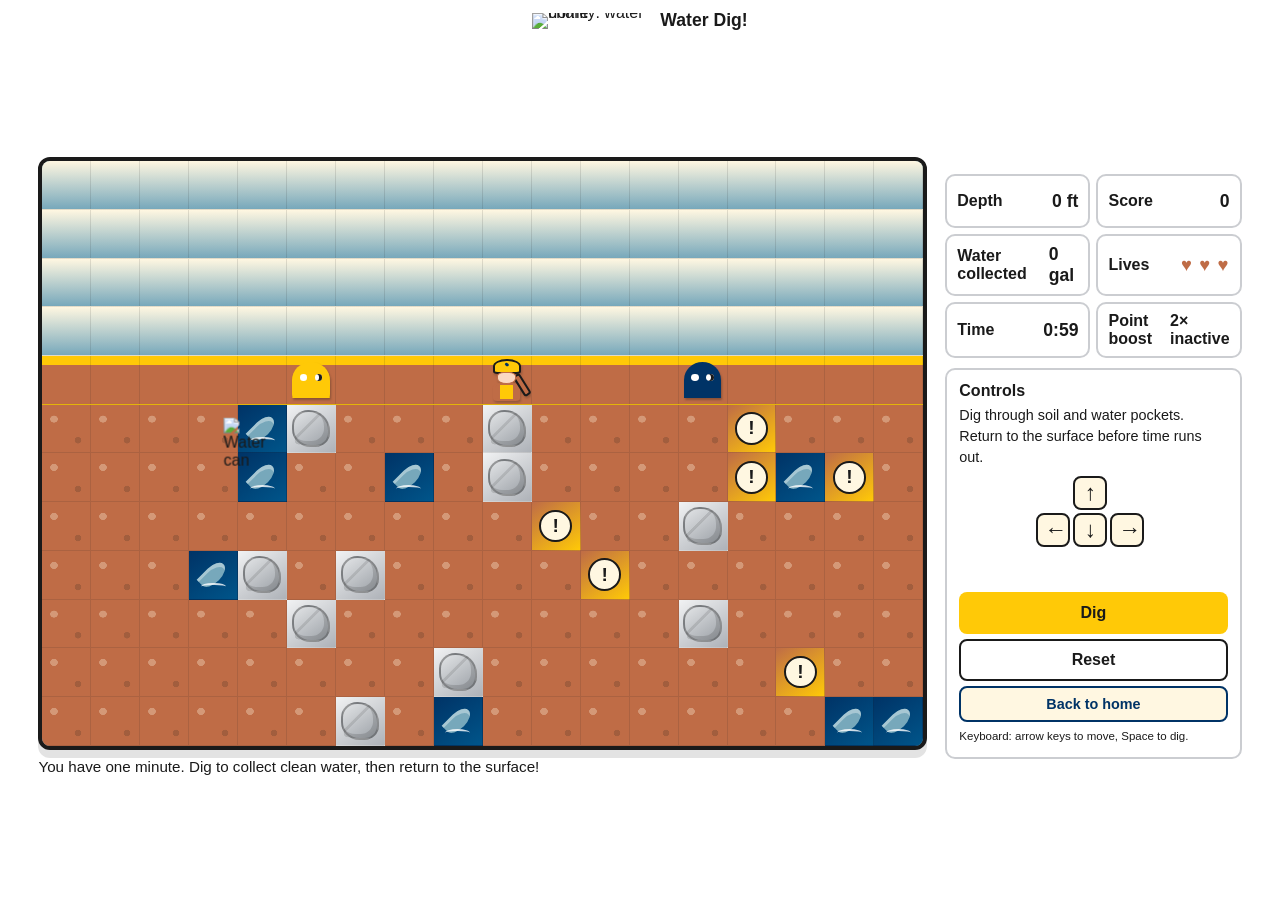
==== commit fa60bcef: "More gameplay" ====
--- a/game.html
+++ b/game.html
@@ -28,7 +28,7 @@
                 <div id="game-overlay" class="game-overlay" hidden>
                     <h2 id="end-title"></h2>
                     <p id="end-message"></p>
-                    <a class="overlay-button" href="game.html">Play again</a>
+                    <button class="overlay-button" type="button" data-reset-game>Play again</button>
                     <a class="overlay-link" href="index.html">Back to home</a>
                 </div>
             </div>
@@ -74,7 +74,11 @@
                     <button class="control-button down-control" type="button" data-direction="down" aria-label="Move down">&darr;</button>
                     <button class="control-button right-control" type="button" data-direction="right" aria-label="Move right">&rarr;</button>
                 </div>
-                <button id="dig-button" class="dig-button" type="button">Dig</button>
+                <div class="control-actions">
+                    <button id="dig-button" class="dig-button" type="button">Dig</button>
+                    <button class="reset-button" type="button" data-reset-game>Reset</button>
+                    <a class="home-control-button" href="index.html">Back to home</a>
+                </div>
                 <p class="keyboard-hint">Keyboard: arrow keys to move, Space to dig.</p>
             </section>
         </aside>
--- a/game.css
+++ b/game.css
@@ -1,4 +1,9 @@
 .game-page {
+    display: flex;
+    height: 100dvh;
+    min-height: 0;
+    flex-direction: column;
+    overflow: hidden;
     padding: 0 3%;
 }
 
@@ -8,7 +13,8 @@
     align-items: center;
     justify-content: space-between;
     margin: 0 auto;
-    padding: 20px 0;
+    flex: 0 0 auto;
+    padding: 10px 0;
 }
 
 .game-header .wordmark {
@@ -16,7 +22,10 @@
     text-decoration: none;
 }
 
-.game-header .wordmark img,
+.game-header .wordmark img {
+    width: clamp(100px, 10vw, 130px);
+}
+
 .success-header .wordmark img {
     width: clamp(115px, 13vw, 160px);
 }
@@ -39,12 +48,14 @@
 
 .game-layout {
     display: grid;
+    min-height: 0;
+    flex: 1 1 auto;
     grid-template-columns: minmax(0, 3fr) minmax(250px, 1fr);
-    align-items: start;
-    gap: 24px;
+    align-items: center;
+    gap: 18px;
     max-width: 1600px;
     margin: 0 auto;
-    padding-bottom: 32px;
+    padding-bottom: 8px;
 }
 
 .play-area {
@@ -54,7 +65,7 @@
 .game-stage {
     position: relative;
     overflow: hidden;
-    width: 100%;
+    width: min(100%, calc(150dvh - 165px));
     aspect-ratio: 3 / 2;
     border: 4px solid var(--cw-charcoal);
     border-radius: 12px;
@@ -136,24 +147,27 @@
 }
 
 .tile-rock {
-    background: linear-gradient(145deg, #fff, #cbcdd1);
+    background:
+        radial-gradient(ellipse at 25% 75%, rgb(26 26 26 / 14%) 0 8%, transparent 9%),
+        linear-gradient(145deg, #f1f2f3, #aeb2b8);
 }
 
 .tile-rock::before {
     width: 72%;
     height: 70%;
-    border: 2px solid rgb(26 26 26 / 22%);
+    border: 2px solid rgb(26 26 26 / 36%);
     border-radius: 42% 55% 38% 48%;
-    background: linear-gradient(145deg, #fff, #cbcdd1);
-    box-shadow: inset -4px -4px 0 rgb(26 26 26 / 12%);
+    background:
+        linear-gradient(135deg, transparent 0 38%, rgb(26 26 26 / 12%) 39% 44%, transparent 45%),
+        linear-gradient(145deg, #e2e4e6, #9da2a8);
+    box-shadow: inset -4px -4px 0 rgb(26 26 26 / 16%);
     content: "";
 }
 
 .tile-clean-water {
-    background: linear-gradient(145deg, var(--cw-light-blue), #fff);
-}
-
-.tile-clean-water::before,
+    background: linear-gradient(145deg, var(--cw-navy), #00558a);
+}
+
 .tile-dirty-water::before {
     position: absolute;
     display: grid;
@@ -169,8 +183,25 @@
 }
 
 .tile-clean-water::before {
-    background: #fff;
-    content: "+";
+    width: 34%;
+    height: 62%;
+    transform: rotate(45deg);
+    border: 0;
+    border-radius: 50% 50% 50% 0;
+    background: var(--cw-light-blue);
+    box-shadow: inset 3px 3px 0 rgb(255 255 255 / 35%);
+    content: "";
+}
+
+.tile-clean-water::after {
+    position: absolute;
+    bottom: 17%;
+    left: 24%;
+    width: 52%;
+    height: 12%;
+    border-top: 2px solid rgb(255 255 255 / 80%);
+    border-radius: 50%;
+    content: "";
 }
 
 .tile-dirty-water {
@@ -303,8 +334,8 @@
 }
 
 .game-message {
-    min-height: 1.5em;
-    margin: 16px 0 0;
+    min-height: 1.2em;
+    margin: 8px 0 0;
     color: var(--cw-charcoal);
     font-size: 0.95rem;
 }
@@ -312,12 +343,13 @@
 .game-sidebar {
     display: flex;
     flex-direction: column;
-    gap: 18px;
+    gap: 10px;
 }
 
 .stats-panel {
     display: grid;
-    gap: 12px;
+    grid-template-columns: repeat(2, minmax(0, 1fr));
+    gap: 6px;
 }
 
 .stat-card,
@@ -329,10 +361,11 @@
 
 .stat-card {
     display: flex;
-    min-height: 76px;
+    min-height: 54px;
     align-items: center;
     justify-content: space-between;
-    padding: 12px 16px;
+    gap: 4px;
+    padding: 8px 10px;
 }
 
 .stat-label {
@@ -341,7 +374,7 @@
 }
 
 .stat-value {
-    font-size: 1.4rem;
+    font-size: 1.1rem;
     font-weight: 800;
 }
 
@@ -365,12 +398,12 @@
 }
 
 .controls-panel {
-    padding: 18px;
+    padding: 12px;
 }
 
 .controls-panel h2 {
-    margin: 0 0 8px;
-    font-size: 1.15rem;
+    margin: 0 0 5px;
+    font-size: 1rem;
 }
 
 .controls-panel p {
@@ -382,10 +415,10 @@
 
 .direction-pad {
     display: grid;
-    width: 156px;
-    grid-template: repeat(3, 48px) / repeat(3, 48px);
-    gap: 4px;
-    margin: 16px auto;
+    width: 114px;
+    grid-template: repeat(3, 34px) / repeat(3, 34px);
+    gap: 3px;
+    margin: 8px auto;
 }
 
 .control-button {
@@ -421,9 +454,11 @@
 }
 
 .dig-button,
+.reset-button,
+.home-control-button,
 .overlay-button {
     display: flex;
-    min-height: 52px;
+    min-height: 42px;
     align-items: center;
     justify-content: center;
     border: 0;
@@ -440,15 +475,36 @@
     width: 100%;
 }
 
+.reset-button {
+    width: 100%;
+    border: 2px solid var(--cw-charcoal);
+    background: #fff;
+}
+
+.home-control-button {
+    min-height: 36px;
+    border: 2px solid var(--cw-navy);
+    background: var(--cw-cream);
+    color: var(--cw-navy);
+    font-size: 0.9rem;
+}
+
 .dig-button:hover,
+.reset-button:hover,
+.home-control-button:hover,
 .overlay-button:hover {
     background: var(--cw-navy);
     color: #fff;
 }
 
+.control-actions {
+    display: grid;
+    gap: 5px;
+}
+
 .controls-panel .keyboard-hint {
-    margin-top: 12px;
-    font-size: 0.8rem;
+    margin-top: 6px;
+    font-size: 0.72rem;
 }
 
 .game-overlay {
@@ -601,8 +657,20 @@
     }
 
     .dig-button {
+        min-height: 44px;
+    }
+
+    .reset-button {
+        min-height: 40px;
+    }
+
+    .home-control-button {
+        min-height: 36px;
+        font-size: 0.8rem;
+    }
+
+    .control-actions {
         grid-area: 2 / 2;
-        min-height: 44px;
         align-self: center;
     }
 }
@@ -772,7 +840,6 @@
     }
 
     .dig-button {
-        grid-area: 2 / 2;
         min-height: 44px;
         align-self: center;
     }
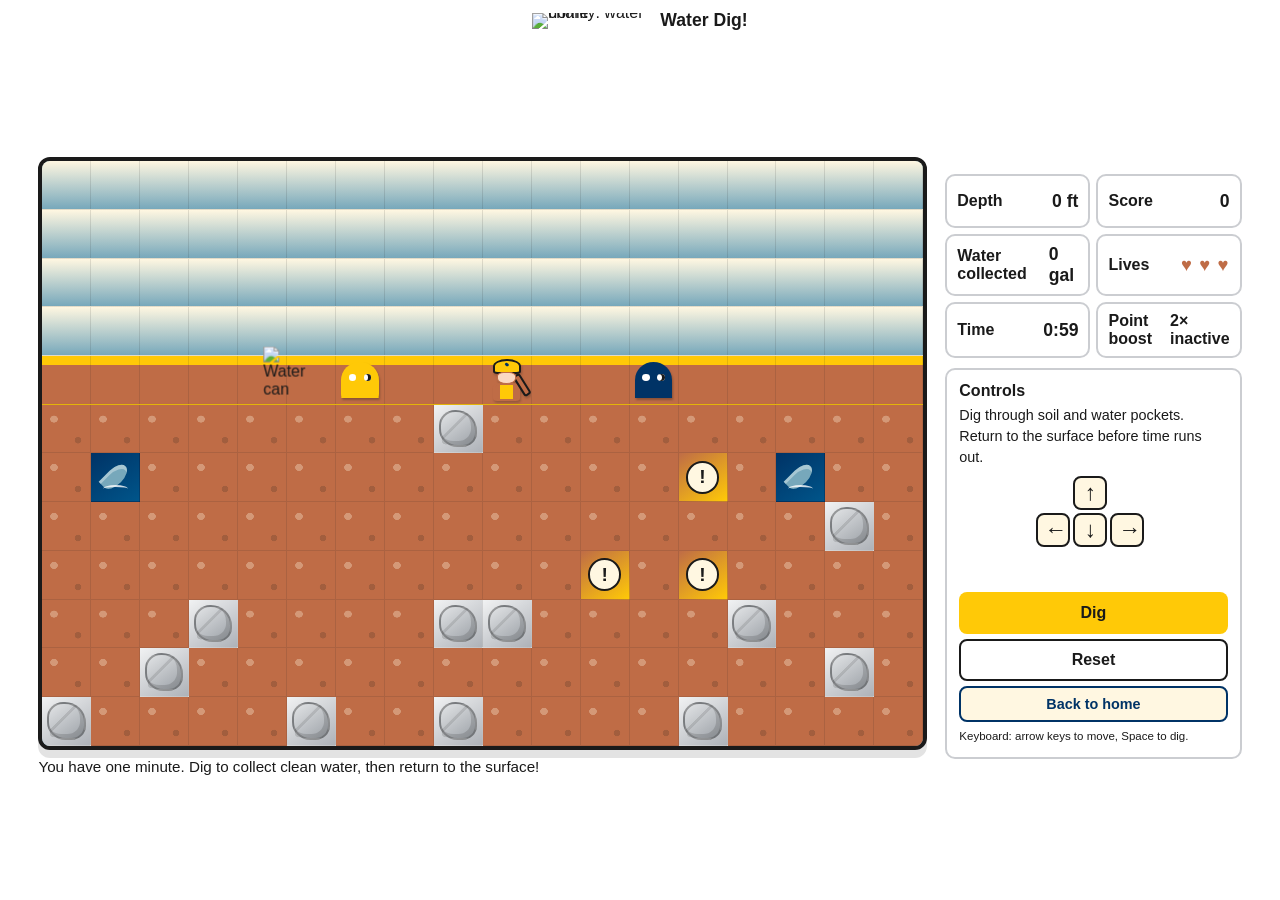
==== commit e304723c: "More fixes" ====
--- a/game.html
+++ b/game.html
@@ -25,6 +25,7 @@
                 <p id="donation-notice" class="donation-notice" role="status" aria-live="polite" hidden>
                     Donation received! +1,000 points
                 </p>
+                <p id="game-alert" class="game-alert" role="alert" aria-live="assertive" hidden></p>
                 <div id="game-overlay" class="game-overlay" hidden>
                     <h2 id="end-title"></h2>
                     <p id="end-message"></p>
--- a/game.css
+++ b/game.css
@@ -103,7 +103,29 @@
     white-space: nowrap;
 }
 
+.game-alert {
+    position: absolute;
+    z-index: 4;
+    top: 12px;
+    left: 50%;
+    transform: translateX(-50%);
+    max-width: calc(100% - 24px);
+    margin: 0;
+    padding: 10px 16px;
+    border: 2px solid var(--cw-rust);
+    border-radius: 8px;
+    background: var(--cw-cream);
+    color: var(--cw-charcoal);
+    font-weight: 800;
+    text-align: center;
+    box-shadow: 0 3px 8px rgb(26 26 26 / 20%);
+}
+
 .donation-notice[hidden] {
+    display: none;
+}
+
+.game-alert[hidden] {
     display: none;
 }
 
